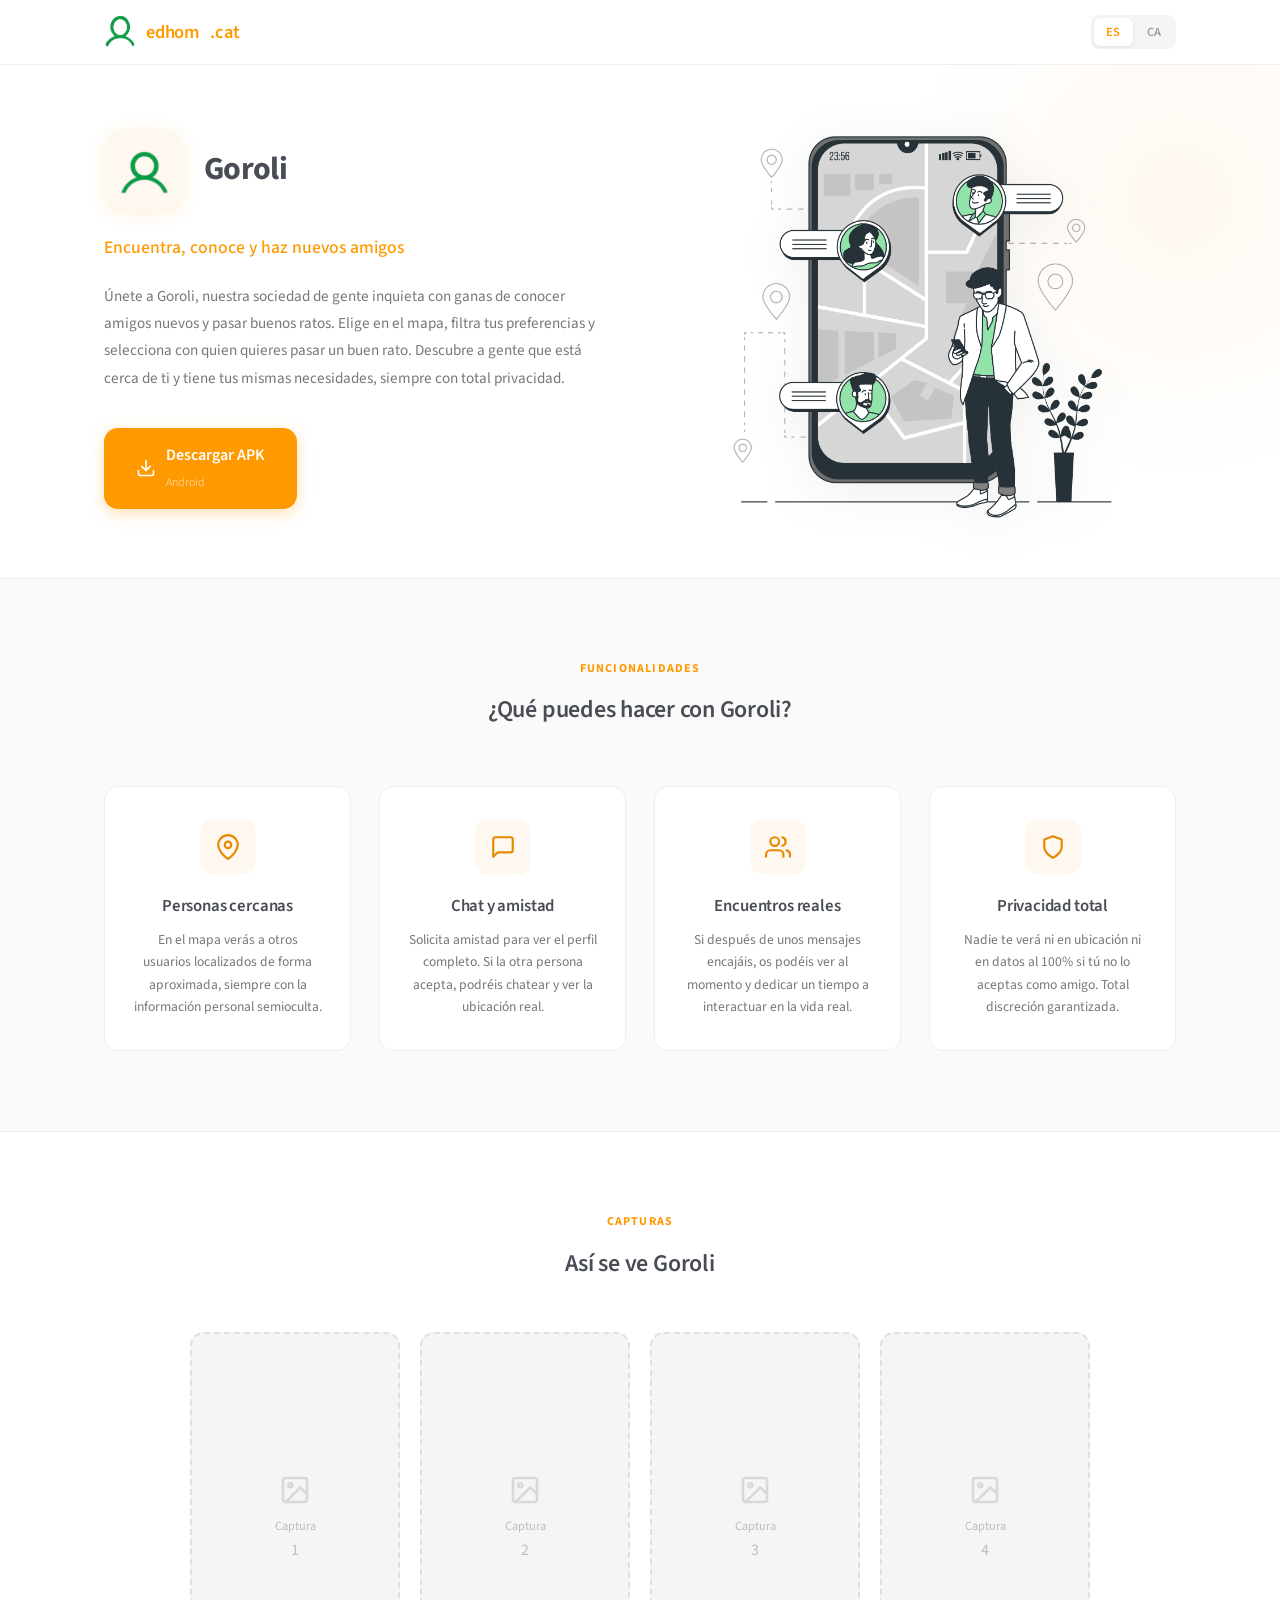
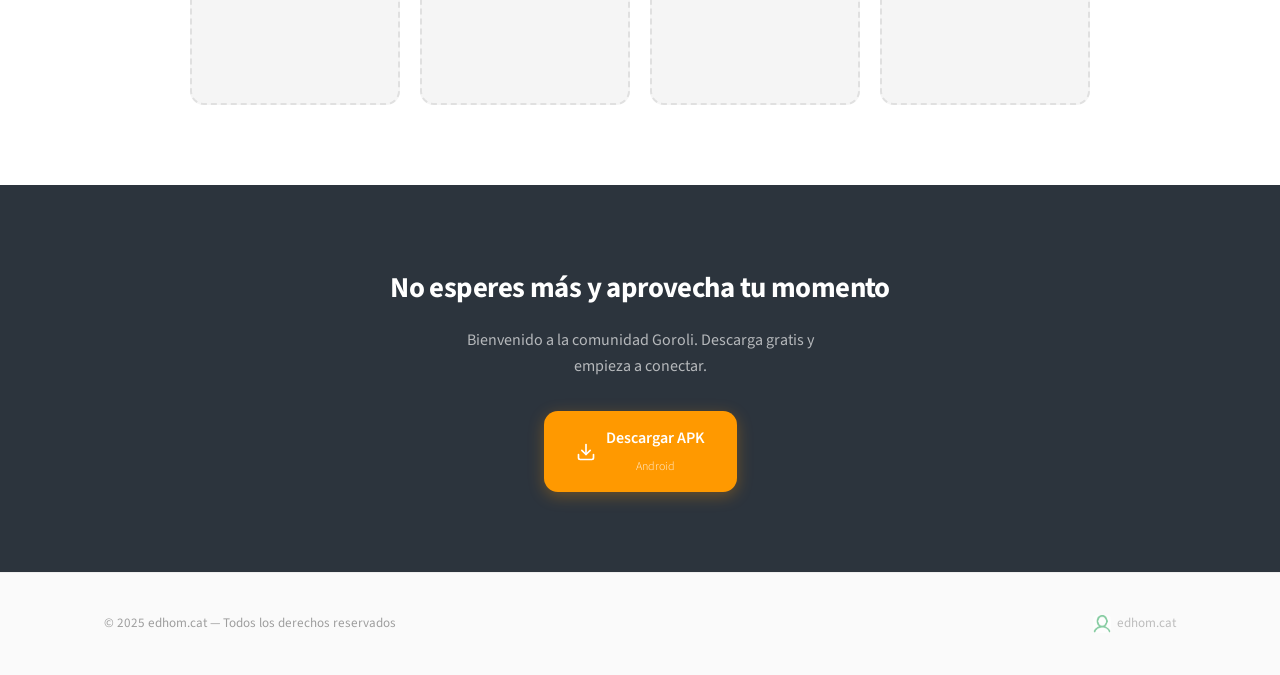
==== goroli.html @ 20098170 "Initial: Goroli download website for edhom.cat" ====
<!DOCTYPE html>
<html lang="es">
<head>
  <meta charset="UTF-8">
  <meta name="viewport" content="width=device-width, initial-scale=1.0">
  <title>Goroli — Encuentra, conoce y haz nuevos amigos</title>
  <meta name="description" content="Descarga Goroli gratis. Únete a nuestra sociedad de gente inquieta con ganas de conocer amigos nuevos y pasar buenos ratos.">
  <link rel="icon" type="image/png" href="images/favicon.png">
  <link rel="stylesheet" href="css/style.css">
</head>
<body>

  <!-- Navbar -->
  <nav class="navbar" role="navigation">
    <div class="container navbar__inner">
      <a href="index.html" class="navbar__brand">
        <img src="images/favicon.png" alt="edhom.cat">
        <span data-i18n="navBrand">edhom</span><span data-i18n="navBrandAccent">.cat</span>
      </a>
      <div class="navbar__actions">
        <div class="lang-switch" role="group" aria-label="Idioma">
          <button data-lang="es" class="active">ES</button>
          <button data-lang="ca">CA</button>
        </div>
      </div>
    </div>
  </nav>

  <!-- App Hero -->
  <section class="app-hero">
    <div class="container app-hero__inner">
      <div class="app-hero__info">
        <div class="app-hero__icon-row animate-in">
          <img src="images/icon.png" alt="Goroli" class="app-hero__icon">
          <h1 class="app-hero__name">Goroli</h1>
        </div>
        <p class="app-hero__tagline animate-in delay-1" data-i18n="appTagline">
          Encuentra, conoce y haz nuevos amigos
        </p>
        <p class="app-hero__desc animate-in delay-2" data-i18n="appDesc">
          Únete a Goroli, nuestra sociedad de gente inquieta con ganas de conocer amigos nuevos y pasar buenos ratos. Elige en el mapa, filtra tus preferencias y selecciona con quien quieres pasar un buen rato.
        </p>
        <a href="downloads/Goroli.apk" class="btn-download animate-in delay-3" download>
          <svg viewBox="0 0 24 24" fill="none" stroke="currentColor" stroke-width="2" stroke-linecap="round" stroke-linejoin="round"><path d="M21 15v4a2 2 0 01-2 2H5a2 2 0 01-2-2v-4"/><polyline points="7 10 12 15 17 10"/><line x1="12" y1="15" x2="12" y2="3"/></svg>
          <span>
            <span data-i18n="appDownload">Descargar APK</span><br>
            <span class="btn-download__sub" data-i18n="appDownloadSub">Android</span>
          </span>
        </a>
      </div>
      <div class="app-hero__visual animate-in delay-2">
        <img src="images/feature-nearby.png" alt="Goroli — Find nearby people" class="app-hero__illustration">
      </div>
    </div>
  </section>

  <!-- Features -->
  <section class="features">
    <div class="container">
      <div class="features__header">
        <p class="section-label" data-i18n="featuresLabel">Funcionalidades</p>
        <h2 class="section-title" data-i18n="featuresTitle">¿Qué puedes hacer con Goroli?</h2>
      </div>
      <div class="features__grid">

        <!-- Feature 1: Nearby -->
        <div class="feature-card observe-animate">
          <div class="feature-card__icon">
            <svg viewBox="0 0 24 24" fill="none" stroke="currentColor" stroke-width="2" stroke-linecap="round" stroke-linejoin="round"><path d="M21 10c0 7-9 13-9 13s-9-6-9-13a9 9 0 0118 0z"/><circle cx="12" cy="10" r="3"/></svg>
          </div>
          <h3 class="feature-card__title" data-i18n="feat1Title">Personas cercanas</h3>
          <p class="feature-card__desc" data-i18n="feat1Desc">En el mapa verás a otros usuarios localizados de forma aproximada, siempre con la información personal semioculta.</p>
        </div>

        <!-- Feature 2: Chat -->
        <div class="feature-card observe-animate">
          <div class="feature-card__icon">
            <svg viewBox="0 0 24 24" fill="none" stroke="currentColor" stroke-width="2" stroke-linecap="round" stroke-linejoin="round"><path d="M21 15a2 2 0 01-2 2H7l-4 4V5a2 2 0 012-2h14a2 2 0 012 2z"/></svg>
          </div>
          <h3 class="feature-card__title" data-i18n="feat2Title">Chat y amistad</h3>
          <p class="feature-card__desc" data-i18n="feat2Desc">Solicita amistad para ver el perfil completo. Si la otra persona acepta, podréis chatear y ver la ubicación real.</p>
        </div>

        <!-- Feature 3: Real meetings -->
        <div class="feature-card observe-animate">
          <div class="feature-card__icon">
            <svg viewBox="0 0 24 24" fill="none" stroke="currentColor" stroke-width="2" stroke-linecap="round" stroke-linejoin="round"><path d="M17 21v-2a4 4 0 00-4-4H5a4 4 0 00-4 4v2"/><circle cx="9" cy="7" r="4"/><path d="M23 21v-2a4 4 0 00-3-3.87"/><path d="M16 3.13a4 4 0 010 7.75"/></svg>
          </div>
          <h3 class="feature-card__title" data-i18n="feat3Title">Encuentros reales</h3>
          <p class="feature-card__desc" data-i18n="feat3Desc">Si después de unos mensajes encajáis, os podéis ver al momento y dedicar un tiempo a interactuar en la vida real.</p>
        </div>

        <!-- Feature 4: Privacy -->
        <div class="feature-card observe-animate">
          <div class="feature-card__icon">
            <svg viewBox="0 0 24 24" fill="none" stroke="currentColor" stroke-width="2" stroke-linecap="round" stroke-linejoin="round"><path d="M12 22s8-4 8-10V5l-8-3-8 3v7c0 6 8 10 8 10z"/></svg>
          </div>
          <h3 class="feature-card__title" data-i18n="feat4Title">Privacidad total</h3>
          <p class="feature-card__desc" data-i18n="feat4Desc">Nadie te verá ni en ubicación ni en datos al 100% si tú no lo aceptas como amigo. Total discreción garantizada.</p>
        </div>

      </div>
    </div>
  </section>

  <!-- Screenshots -->
  <section class="screenshots">
    <div class="container">
      <div class="screenshots__header">
        <p class="section-label" data-i18n="screenshotsLabel">Capturas</p>
        <h2 class="section-title" data-i18n="screenshotsTitle">Así se ve Goroli</h2>
      </div>
      <div class="screenshots__gallery">
        <!--
          ============================================
          CÓMO AÑADIR CAPTURAS DE PANTALLA:
          ============================================
          1. Guarda las imágenes en la carpeta images/screenshots/
          2. Sustituye cada bloque <div class="screenshot-placeholder"> por:
             <img src="images/screenshots/captura1.png" alt="Descripción">
          3. Puedes añadir tantas como quieras.
          ============================================
        -->
        <div class="screenshot-placeholder">
          <svg viewBox="0 0 24 24" fill="none" stroke="currentColor" stroke-width="2" stroke-linecap="round" stroke-linejoin="round"><rect x="3" y="3" width="18" height="18" rx="2" ry="2"/><circle cx="8.5" cy="8.5" r="1.5"/><polyline points="21 15 16 10 5 21"/></svg>
          <span data-i18n="screenshotPlaceholder">Captura</span> 1
        </div>
        <div class="screenshot-placeholder">
          <svg viewBox="0 0 24 24" fill="none" stroke="currentColor" stroke-width="2" stroke-linecap="round" stroke-linejoin="round"><rect x="3" y="3" width="18" height="18" rx="2" ry="2"/><circle cx="8.5" cy="8.5" r="1.5"/><polyline points="21 15 16 10 5 21"/></svg>
          <span data-i18n="screenshotPlaceholder">Captura</span> 2
        </div>
        <div class="screenshot-placeholder">
          <svg viewBox="0 0 24 24" fill="none" stroke="currentColor" stroke-width="2" stroke-linecap="round" stroke-linejoin="round"><rect x="3" y="3" width="18" height="18" rx="2" ry="2"/><circle cx="8.5" cy="8.5" r="1.5"/><polyline points="21 15 16 10 5 21"/></svg>
          <span data-i18n="screenshotPlaceholder">Captura</span> 3
        </div>
        <div class="screenshot-placeholder">
          <svg viewBox="0 0 24 24" fill="none" stroke="currentColor" stroke-width="2" stroke-linecap="round" stroke-linejoin="round"><rect x="3" y="3" width="18" height="18" rx="2" ry="2"/><circle cx="8.5" cy="8.5" r="1.5"/><polyline points="21 15 16 10 5 21"/></svg>
          <span data-i18n="screenshotPlaceholder">Captura</span> 4
        </div>
      </div>
    </div>
  </section>

  <!-- CTA -->
  <section class="cta">
    <div class="container">
      <h2 data-i18n="ctaTitle">No esperes más y aprovecha tu momento</h2>
      <p data-i18n="ctaDesc">Bienvenido a la comunidad Goroli. Descarga gratis y empieza a conectar.</p>
      <a href="downloads/Goroli.apk" class="btn-download" download>
        <svg viewBox="0 0 24 24" fill="none" stroke="currentColor" stroke-width="2" stroke-linecap="round" stroke-linejoin="round"><path d="M21 15v4a2 2 0 01-2 2H5a2 2 0 01-2-2v-4"/><polyline points="7 10 12 15 17 10"/><line x1="12" y1="15" x2="12" y2="3"/></svg>
        <span>
          <span data-i18n="appDownload">Descargar APK</span><br>
          <span class="btn-download__sub" data-i18n="appDownloadSub">Android</span>
        </span>
      </a>
    </div>
  </section>

  <!-- Footer -->
  <footer class="footer">
    <div class="container footer__inner">
      <span class="footer__copy" data-i18n="footerCopy">© 2025 edhom.cat — Todos los derechos reservados</span>
      <span class="footer__brand">
        <img src="images/favicon.png" alt="">
        edhom.cat
      </span>
    </div>
  </footer>

  <script src="js/main.js"></script>
</body>
</html>
---- css/style.css ----
/* ============================================
   EDHOM.CAT — Minimalist Download Portal
   Colors: edhom.cat palette (orange/dark)
   Font: Source Sans Pro
   ============================================ */

@import url('https://fonts.googleapis.com/css2?family=Source+Sans+3:wght@300;400;500;600;700&display=swap');

:root {
  /* edhom.cat palette */
  --orange-50:  #fff8f0;
  --orange-100: #ffedd5;
  --orange-200: #fddcab;
  --orange-300: #ecaf53;
  --orange-400: #f5a623;
  --orange-500: #ff9900;
  --orange-600: #e68a00;
  --orange-700: #cc7a00;
  --orange-800: #a26100;
  --orange-900: #7a4900;

  /* Dark tones from edhom.cat */
  --dark-100:   #59626d;
  --dark-200:   #484c54;
  --dark-300:   #2c343d;
  --dark-400:   #1a1f25;
  --dark-500:   #111519;

  /* Neutrals */
  --white:     #ffffff;
  --gray-50:   #fafafa;
  --gray-100:  #f5f5f5;
  --gray-200:  #eeeeee;
  --gray-300:  #e0e0e0;
  --gray-400:  #bdbdbd;
  --gray-500:  #9e9e9e;
  --gray-600:  #777777;
  --gray-700:  #616161;
  --gray-800:  #424242;
  --gray-900:  #212121;

  /* Semantic */
  --primary:       var(--orange-500);
  --primary-dark:  var(--orange-700);
  --primary-light: var(--orange-100);
  --accent:        var(--orange-300);
  --text:          var(--dark-200);
  --text-secondary: var(--gray-600);
  --bg:            var(--white);
  --bg-subtle:     var(--gray-50);
  --bg-dark:       var(--dark-300);
  --border:        var(--gray-200);

  /* Sizing */
  --max-width: 1120px;
  --radius-sm: 8px;
  --radius-md: 14px;
  --radius-lg: 22px;
  --radius-xl: 32px;
}

/* ---- Reset ---- */
*, *::before, *::after {
  margin: 0;
  padding: 0;
  box-sizing: border-box;
}

html {
  scroll-behavior: smooth;
  -webkit-text-size-adjust: 100%;
}

body {
  font-family: 'Source Sans 3', 'Source Sans Pro', sans-serif;
  font-weight: 400;
  color: var(--text);
  background: var(--bg);
  line-height: 1.65;
  -webkit-font-smoothing: antialiased;
  -moz-osx-font-smoothing: grayscale;
  overflow-x: hidden;
}

img {
  max-width: 100%;
  height: auto;
  display: block;
}

a {
  color: inherit;
  text-decoration: none;
}

/* ---- Utilities ---- */
.container {
  width: 100%;
  max-width: var(--max-width);
  margin: 0 auto;
  padding: 0 24px;
}

.sr-only {
  position: absolute;
  width: 1px;
  height: 1px;
  padding: 0;
  margin: -1px;
  overflow: hidden;
  clip: rect(0,0,0,0);
  border: 0;
}

/* ============================================
   NAVBAR
   ============================================ */
.navbar {
  position: fixed;
  top: 0;
  left: 0;
  right: 0;
  z-index: 100;
  background: rgba(255,255,255,0.92);
  backdrop-filter: blur(16px);
  -webkit-backdrop-filter: blur(16px);
  border-bottom: 1px solid var(--border);
  transition: box-shadow 0.3s ease;
}

.navbar.scrolled {
  box-shadow: 0 1px 12px rgba(0,0,0,0.06);
}

.navbar__inner {
  display: flex;
  align-items: center;
  justify-content: space-between;
  height: 64px;
}

.navbar__brand {
  display: flex;
  align-items: center;
  gap: 10px;
  font-weight: 600;
  font-size: 1.15rem;
  letter-spacing: -0.01em;
  color: var(--dark-300);
}

.navbar__brand img {
  width: 32px;
  height: 32px;
  border-radius: 8px;
}

.navbar__brand span {
  color: var(--primary);
}

.navbar__actions {
  display: flex;
  align-items: center;
  gap: 8px;
}

/* Language switcher */
.lang-switch {
  display: flex;
  background: var(--gray-100);
  border-radius: 8px;
  padding: 3px;
  gap: 2px;
}

.lang-switch button {
  font-family: 'Source Sans 3', 'Source Sans Pro', sans-serif;
  font-size: 0.78rem;
  font-weight: 600;
  padding: 5px 12px;
  border: none;
  border-radius: 6px;
  cursor: pointer;
  background: transparent;
  color: var(--gray-500);
  transition: all 0.2s ease;
  letter-spacing: 0.02em;
  text-transform: uppercase;
}

.lang-switch button.active {
  background: var(--white);
  color: var(--primary);
  box-shadow: 0 1px 4px rgba(0,0,0,0.08);
}

.lang-switch button:hover:not(.active) {
  color: var(--gray-700);
}

/* ============================================
   HERO — Homepage
   ============================================ */
.hero {
  padding: 140px 0 80px;
  text-align: center;
  position: relative;
  overflow: hidden;
}

.hero::before {
  content: '';
  position: absolute;
  top: -200px;
  left: 50%;
  transform: translateX(-50%);
  width: 800px;
  height: 800px;
  background: radial-gradient(circle, var(--orange-50) 0%, transparent 70%);
  pointer-events: none;
  z-index: 0;
}

.hero__content {
  position: relative;
  z-index: 1;
}

.hero__badge {
  display: inline-flex;
  align-items: center;
  gap: 6px;
  background: var(--orange-50);
  color: var(--orange-700);
  font-size: 0.82rem;
  font-weight: 500;
  padding: 6px 16px;
  border-radius: 100px;
  margin-bottom: 28px;
  border: 1px solid var(--orange-100);
}

.hero__badge svg {
  width: 14px;
  height: 14px;
}

.hero h1 {
  font-size: clamp(2.2rem, 5vw, 3.4rem);
  font-weight: 700;
  letter-spacing: -0.02em;
  line-height: 1.15;
  color: var(--dark-200);
  margin-bottom: 18px;
}

.hero h1 .accent {
  color: var(--primary);
}

.hero__subtitle {
  font-size: clamp(1rem, 2vw, 1.18rem);
  color: var(--text-secondary);
  max-width: 520px;
  margin: 0 auto 44px;
  font-weight: 300;
  line-height: 1.7;
}

/* ============================================
   DOWNLOADS GRID — Homepage
   ============================================ */
.downloads {
  padding: 20px 0 100px;
}

.section-label {
  font-size: 0.75rem;
  font-weight: 700;
  text-transform: uppercase;
  letter-spacing: 0.1em;
  color: var(--primary);
  margin-bottom: 12px;
}

.section-title {
  font-size: 1.5rem;
  font-weight: 600;
  color: var(--dark-200);
  letter-spacing: -0.01em;
  margin-bottom: 40px;
}

.downloads__grid {
  display: grid;
  grid-template-columns: repeat(auto-fill, minmax(300px, 1fr));
  gap: 24px;
}

/* App card */
.app-card {
  background: var(--white);
  border: 1px solid var(--border);
  border-radius: var(--radius-lg);
  padding: 32px;
  transition: all 0.35s cubic-bezier(0.25, 0.46, 0.45, 0.94);
  display: flex;
  flex-direction: column;
  position: relative;
  overflow: hidden;
}

.app-card::before {
  content: '';
  position: absolute;
  top: 0;
  left: 0;
  right: 0;
  height: 3px;
  background: linear-gradient(90deg, var(--orange-400), var(--orange-500));
  opacity: 0;
  transition: opacity 0.35s ease;
}

.app-card:hover {
  border-color: var(--orange-200);
  box-shadow: 0 8px 32px rgba(255, 153, 0, 0.1), 0 2px 8px rgba(0,0,0,0.04);
  transform: translateY(-4px);
}

.app-card:hover::before {
  opacity: 1;
}

.app-card__icon {
  width: 64px;
  height: 64px;
  border-radius: var(--radius-md);
  margin-bottom: 20px;
  background: var(--orange-50);
  padding: 10px;
  object-fit: contain;
}

.app-card__name {
  font-size: 1.25rem;
  font-weight: 600;
  margin-bottom: 8px;
  letter-spacing: -0.01em;
  color: var(--dark-200);
}

.app-card__desc {
  font-size: 0.9rem;
  color: var(--text-secondary);
  margin-bottom: 20px;
  flex-grow: 1;
  font-weight: 400;
  line-height: 1.6;
}

.app-card__tag {
  display: inline-flex;
  align-items: center;
  gap: 5px;
  font-size: 0.75rem;
  font-weight: 600;
  color: var(--orange-700);
  background: var(--orange-50);
  padding: 4px 12px;
  border-radius: 100px;
  width: fit-content;
}

.app-card__tag svg {
  width: 12px;
  height: 12px;
}

/* Placeholder card — "more coming" */
.app-card--placeholder {
  border-style: dashed;
  border-color: var(--gray-300);
  align-items: center;
  justify-content: center;
  text-align: center;
  min-height: 260px;
  background: var(--gray-50);
}

.app-card--placeholder:hover {
  transform: none;
  box-shadow: none;
  border-color: var(--gray-300);
}

.app-card--placeholder::before {
  display: none;
}

.app-card--placeholder svg {
  width: 40px;
  height: 40px;
  color: var(--gray-400);
  margin-bottom: 12px;
}

.app-card--placeholder p {
  font-size: 0.9rem;
  color: var(--gray-400);
  font-weight: 400;
}

/* ============================================
   APP PAGE — Hero
   ============================================ */
.app-hero {
  padding: 120px 0 60px;
  position: relative;
  overflow: hidden;
}

.app-hero::before {
  content: '';
  position: absolute;
  top: -100px;
  right: -200px;
  width: 600px;
  height: 600px;
  background: radial-gradient(circle, var(--orange-50) 0%, transparent 65%);
  pointer-events: none;
}

.app-hero__inner {
  display: grid;
  grid-template-columns: 1fr 1fr;
  gap: 60px;
  align-items: center;
  position: relative;
  z-index: 1;
}

.app-hero__info {
  display: flex;
  flex-direction: column;
}

.app-hero__icon-row {
  display: flex;
  align-items: center;
  gap: 20px;
  margin-bottom: 24px;
}

.app-hero__icon {
  width: 80px;
  height: 80px;
  border-radius: 20px;
  background: var(--orange-50);
  padding: 14px;
  object-fit: contain;
  box-shadow: 0 4px 16px rgba(255,153,0,0.15);
}

.app-hero__name {
  font-size: 2rem;
  font-weight: 700;
  letter-spacing: -0.02em;
  line-height: 1.2;
  color: var(--dark-200);
}

.app-hero__tagline {
  font-size: 1.1rem;
  color: var(--primary);
  font-weight: 500;
  line-height: 1.7;
  margin-bottom: 20px;
}

.app-hero__desc {
  font-size: 0.95rem;
  color: var(--text-secondary);
  line-height: 1.8;
  margin-bottom: 36px;
  font-weight: 400;
}

/* Download button */
.btn-download {
  display: inline-flex;
  align-items: center;
  gap: 10px;
  background: var(--primary);
  color: var(--white);
  font-family: 'Source Sans 3', 'Source Sans Pro', sans-serif;
  font-size: 1rem;
  font-weight: 600;
  padding: 14px 32px;
  border-radius: var(--radius-md);
  border: none;
  cursor: pointer;
  transition: all 0.3s cubic-bezier(0.25, 0.46, 0.45, 0.94);
  box-shadow: 0 4px 16px rgba(255,153,0,0.3);
  width: fit-content;
}

.btn-download:hover {
  background: var(--primary-dark);
  transform: translateY(-2px);
  box-shadow: 0 6px 24px rgba(255,153,0,0.4);
}

.btn-download:active {
  transform: translateY(0);
}

.btn-download svg {
  width: 20px;
  height: 20px;
}

.btn-download__sub {
  font-size: 0.75rem;
  font-weight: 300;
  opacity: 0.85;
}

/* Hero illustration */
.app-hero__visual {
  display: flex;
  justify-content: center;
  align-items: center;
}

.app-hero__illustration {
  max-width: 380px;
  width: 100%;
  filter: drop-shadow(0 8px 24px rgba(0,0,0,0.06));
}

/* ============================================
   FEATURES — App Page
   ============================================ */
.features {
  padding: 80px 0;
  background: var(--bg-subtle);
  border-top: 1px solid var(--border);
  border-bottom: 1px solid var(--border);
}

.features__header {
  text-align: center;
  margin-bottom: 56px;
}

.features__grid {
  display: grid;
  grid-template-columns: repeat(auto-fit, minmax(240px, 1fr));
  gap: 28px;
}

.feature-card {
  background: var(--white);
  border: 1px solid var(--border);
  border-radius: var(--radius-md);
  padding: 32px 28px;
  text-align: center;
  transition: all 0.3s ease;
}

.feature-card:hover {
  border-color: var(--orange-200);
  box-shadow: 0 4px 20px rgba(255,153,0,0.08);
}

.feature-card__icon {
  width: 56px;
  height: 56px;
  background: var(--orange-50);
  border-radius: 14px;
  display: flex;
  align-items: center;
  justify-content: center;
  margin: 0 auto 18px;
  color: var(--orange-600);
}

.feature-card__icon svg {
  width: 26px;
  height: 26px;
}

.feature-card__title {
  font-size: 1.05rem;
  font-weight: 600;
  margin-bottom: 8px;
  letter-spacing: -0.01em;
  color: var(--dark-200);
}

.feature-card__desc {
  font-size: 0.85rem;
  color: var(--text-secondary);
  font-weight: 400;
  line-height: 1.65;
}

/* ============================================
   SCREENSHOTS — App Page
   ============================================ */
.screenshots {
  padding: 80px 0;
}

.screenshots__header {
  text-align: center;
  margin-bottom: 48px;
}

.screenshots__gallery {
  display: grid;
  grid-template-columns: repeat(auto-fit, minmax(180px, 1fr));
  gap: 20px;
  max-width: 900px;
  margin: 0 auto;
}

.screenshot-placeholder {
  aspect-ratio: 9/16;
  background: var(--gray-100);
  border: 2px dashed var(--gray-300);
  border-radius: var(--radius-md);
  display: flex;
  flex-direction: column;
  align-items: center;
  justify-content: center;
  color: var(--gray-400);
  padding: 20px;
  text-align: center;
}

.screenshot-placeholder svg {
  width: 32px;
  height: 32px;
  margin-bottom: 10px;
  opacity: 0.5;
}

.screenshot-placeholder span {
  font-size: 0.78rem;
  font-weight: 400;
}

/* Filled screenshots */
.screenshots__gallery img {
  width: 100%;
  aspect-ratio: 9/16;
  object-fit: cover;
  border-radius: var(--radius-md);
  border: 1px solid var(--border);
}

/* ============================================
   CTA — Bottom download
   ============================================ */
.cta {
  padding: 80px 0;
  text-align: center;
  background: var(--bg-dark);
  color: var(--white);
}

.cta h2 {
  font-size: 1.8rem;
  font-weight: 700;
  letter-spacing: -0.02em;
  margin-bottom: 14px;
  color: var(--white);
}

.cta p {
  font-size: 1rem;
  color: rgba(255,255,255,0.65);
  font-weight: 400;
  margin-bottom: 32px;
  max-width: 400px;
  margin-left: auto;
  margin-right: auto;
}

.cta .btn-download {
  margin: 0 auto;
}

/* ============================================
   FOOTER
   ============================================ */
.footer {
  padding: 40px 0;
  border-top: 1px solid var(--border);
  background: var(--gray-50);
}

.footer__inner {
  display: flex;
  align-items: center;
  justify-content: space-between;
  gap: 16px;
  flex-wrap: wrap;
}

.footer__copy {
  font-size: 0.82rem;
  color: var(--gray-500);
  font-weight: 400;
}

.footer__brand {
  font-size: 0.82rem;
  color: var(--gray-400);
  font-weight: 400;
  display: flex;
  align-items: center;
  gap: 6px;
}

.footer__brand img {
  width: 18px;
  height: 18px;
  border-radius: 4px;
  opacity: 0.5;
}

/* ============================================
   ANIMATIONS
   ============================================ */
@keyframes fadeUp {
  from {
    opacity: 0;
    transform: translateY(24px);
  }
  to {
    opacity: 1;
    transform: translateY(0);
  }
}

.animate-in {
  opacity: 0;
  animation: fadeUp 0.6s cubic-bezier(0.25, 0.46, 0.45, 0.94) forwards;
}

.animate-in:nth-child(1) { animation-delay: 0.05s; }
.animate-in:nth-child(2) { animation-delay: 0.12s; }
.animate-in:nth-child(3) { animation-delay: 0.19s; }
.animate-in:nth-child(4) { animation-delay: 0.26s; }

.delay-1 { animation-delay: 0.1s !important; }
.delay-2 { animation-delay: 0.2s !important; }
.delay-3 { animation-delay: 0.3s !important; }
.delay-4 { animation-delay: 0.4s !important; }
.delay-5 { animation-delay: 0.5s !important; }

/* ============================================
   RESPONSIVE
   ============================================ */
@media (max-width: 768px) {
  .navbar__inner {
    height: 56px;
  }

  .hero {
    padding: 110px 0 60px;
  }

  .app-hero {
    padding: 100px 0 40px;
  }

  .app-hero__inner {
    grid-template-columns: 1fr;
    gap: 40px;
    text-align: center;
  }

  .app-hero__icon-row {
    justify-content: center;
    flex-direction: column;
    gap: 12px;
  }

  .app-hero__tagline,
  .app-hero__desc {
    text-align: center;
  }

  .btn-download {
    margin: 0 auto;
  }

  .app-hero__visual {
    order: -1;
  }

  .app-hero__illustration {
    max-width: 260px;
  }

  .features__grid {
    grid-template-columns: 1fr 1fr;
    gap: 16px;
  }

  .feature-card {
    padding: 24px 18px;
  }

  .screenshots__gallery {
    grid-template-columns: repeat(3, 1fr);
    gap: 12px;
  }

  .downloads__grid {
    grid-template-columns: 1fr;
  }

  .section-title {
    font-size: 1.25rem;
  }
}

@media (max-width: 480px) {
  .container {
    padding: 0 18px;
  }

  .hero h1 {
    font-size: 1.8rem;
  }

  .features__grid {
    grid-template-columns: 1fr;
  }

  .screenshots__gallery {
    grid-template-columns: repeat(2, 1fr);
  }

  .lang-switch button {
    padding: 4px 10px;
    font-size: 0.72rem;
  }

  .cta h2 {
    font-size: 1.4rem;
  }
}
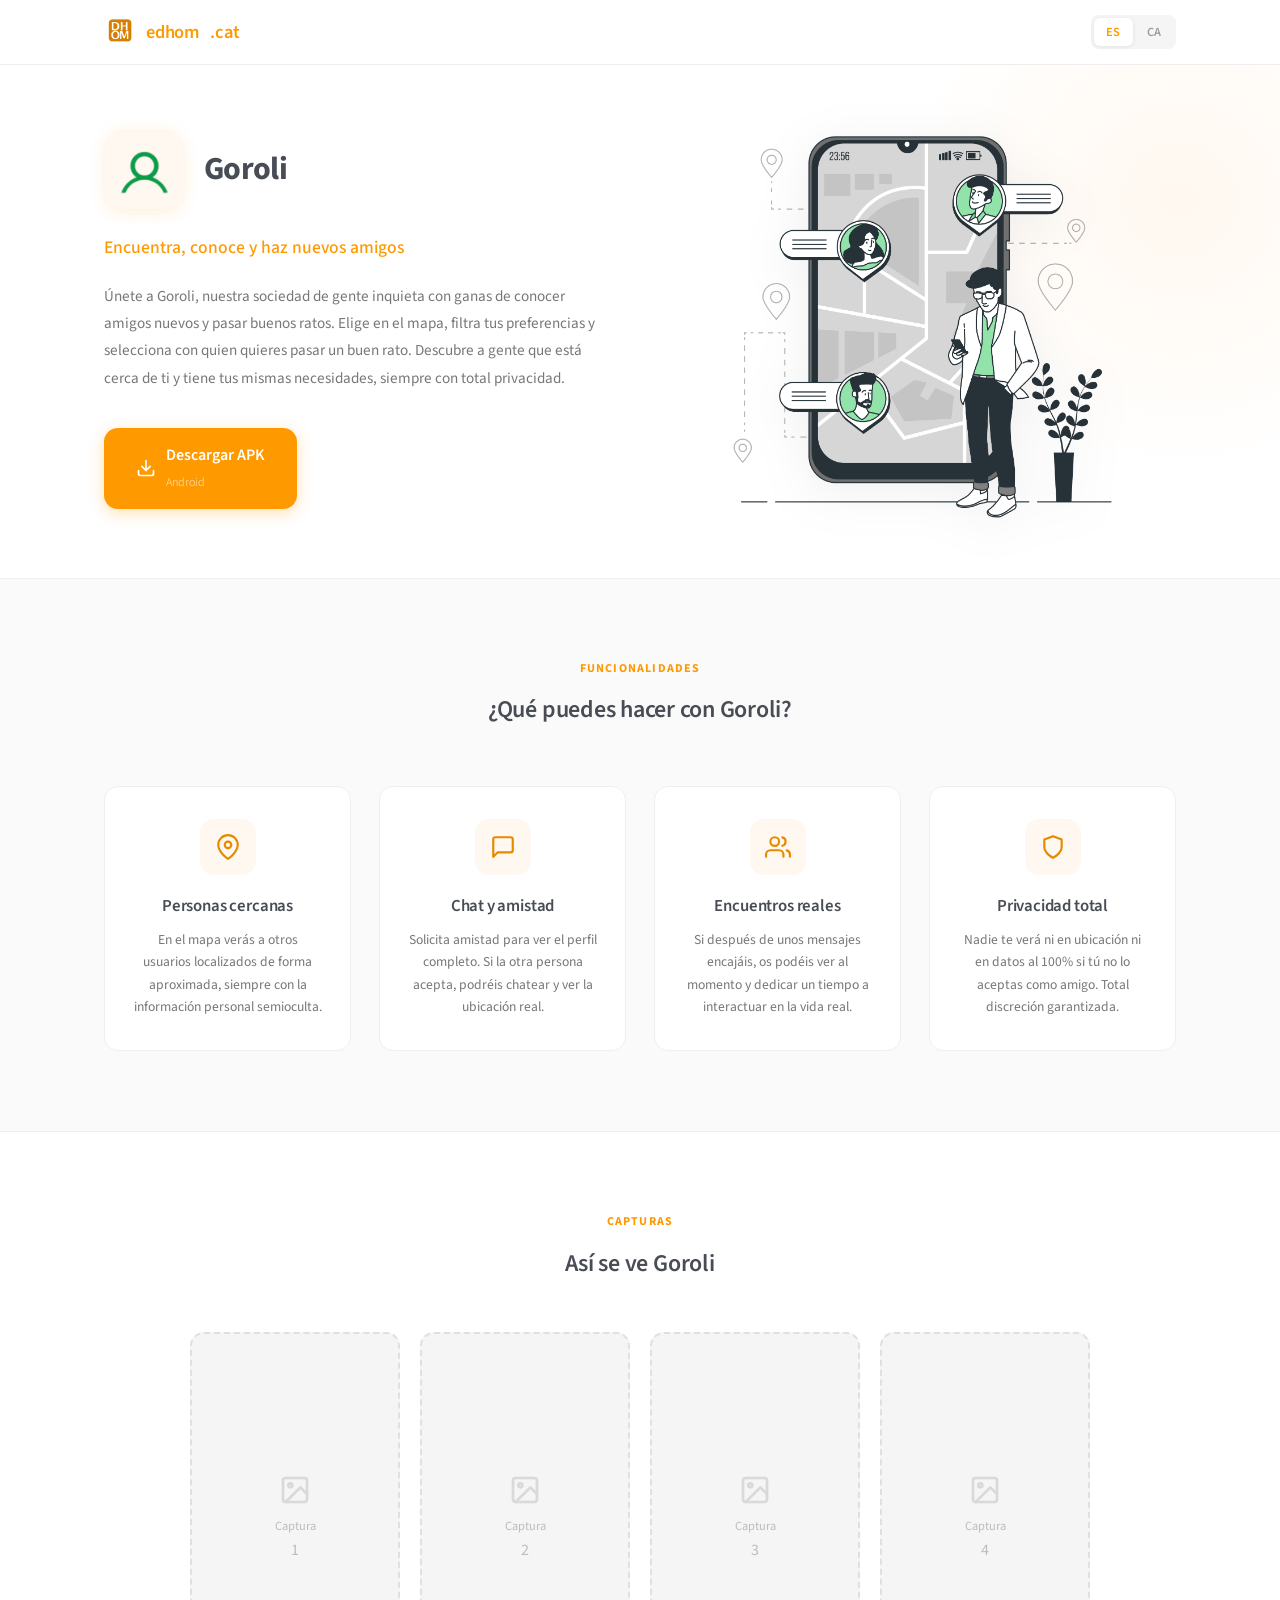
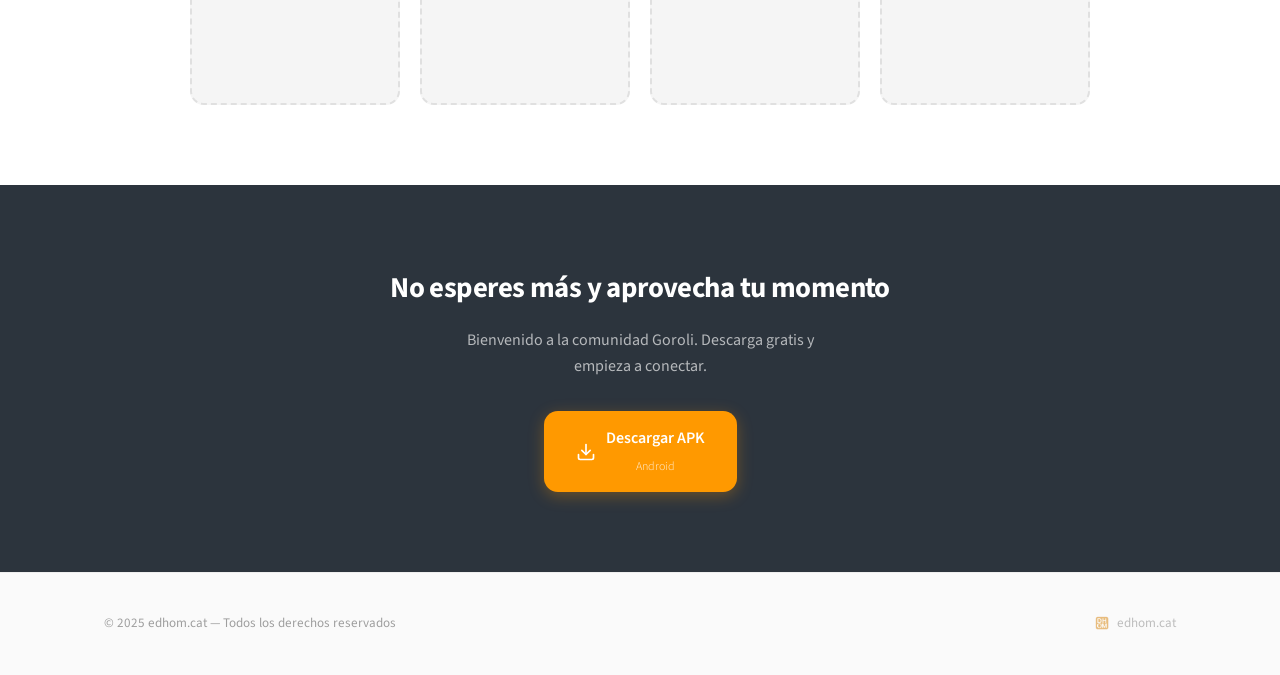
==== commit 346f81b5: "v2: DHOM logo, edhom.cat branding, updated descriptions" ====
--- a/goroli.html
+++ b/goroli.html
@@ -5,7 +5,7 @@
   <meta name="viewport" content="width=device-width, initial-scale=1.0">
   <title>Goroli — Encuentra, conoce y haz nuevos amigos</title>
   <meta name="description" content="Descarga Goroli gratis. Únete a nuestra sociedad de gente inquieta con ganas de conocer amigos nuevos y pasar buenos ratos.">
-  <link rel="icon" type="image/png" href="images/favicon.png">
+  <link rel="icon" type="image/png" href="images/edhom-logo.png">
   <link rel="stylesheet" href="css/style.css">
 </head>
 <body>
@@ -14,7 +14,7 @@
   <nav class="navbar" role="navigation">
     <div class="container navbar__inner">
       <a href="index.html" class="navbar__brand">
-        <img src="images/favicon.png" alt="edhom.cat">
+        <img src="images/edhom-logo.png" alt="edhom.cat">
         <span data-i18n="navBrand">edhom</span><span data-i18n="navBrandAccent">.cat</span>
       </a>
       <div class="navbar__actions">
@@ -161,7 +161,7 @@
     <div class="container footer__inner">
       <span class="footer__copy" data-i18n="footerCopy">© 2025 edhom.cat — Todos los derechos reservados</span>
       <span class="footer__brand">
-        <img src="images/favicon.png" alt="">
+        <img src="images/edhom-logo.png" alt="">
         edhom.cat
       </span>
     </div>
